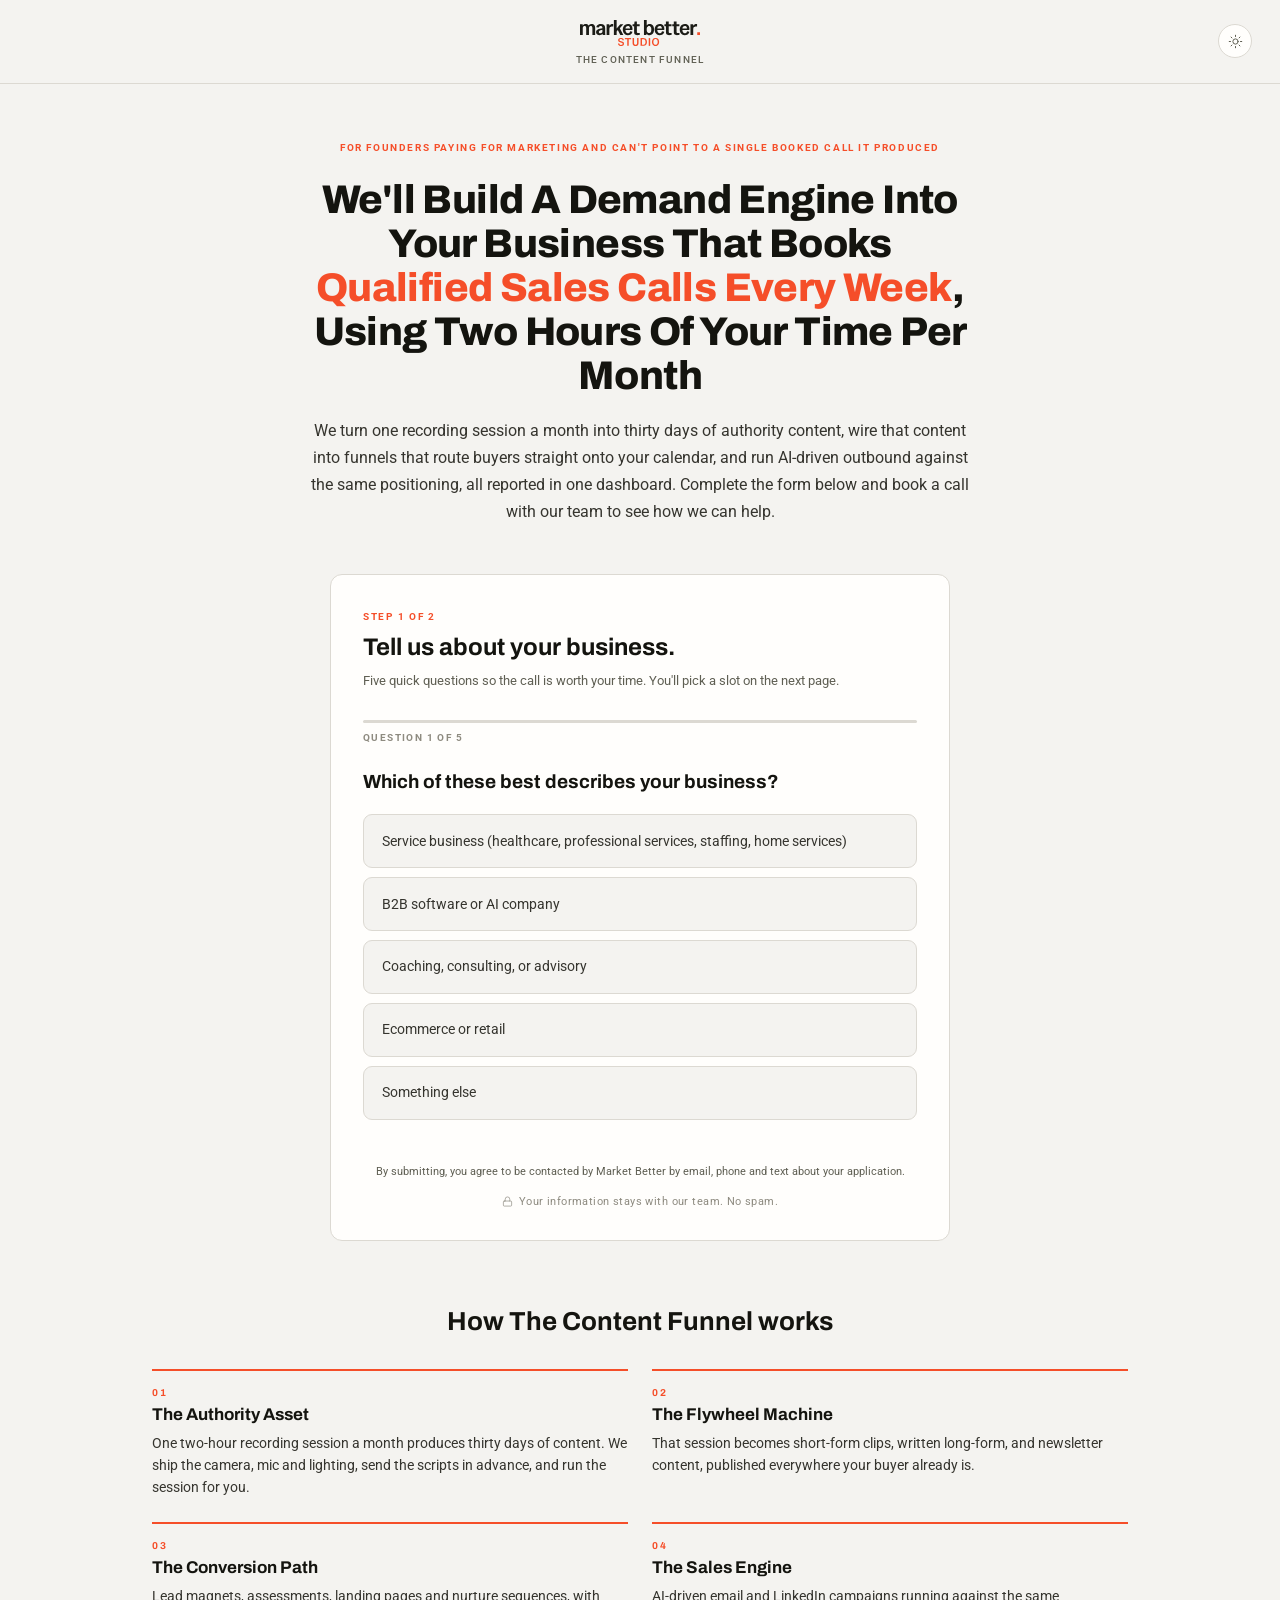
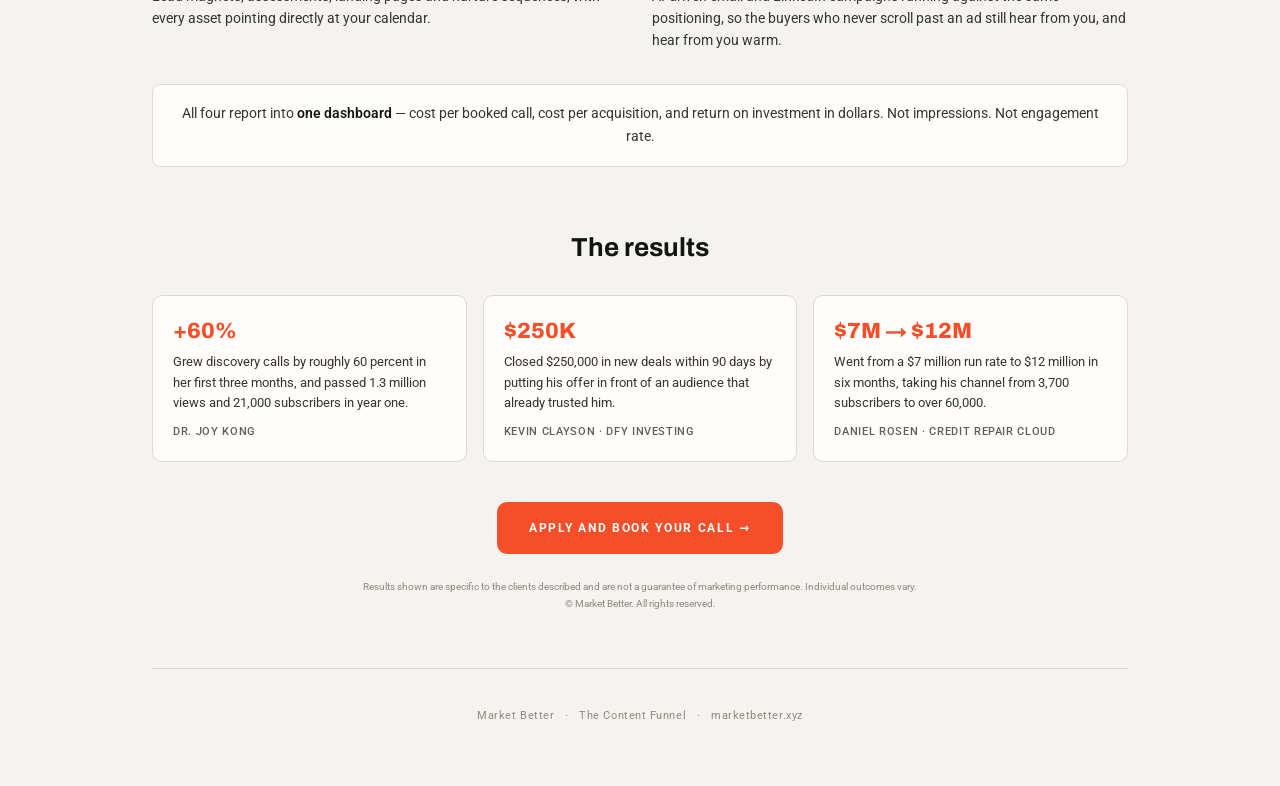
==== references/MB_Application.html @ 95950e2b "Show one application question at a time Turns the application into a stepped form: the five qualifyi" ====
<!DOCTYPE html>
<html lang="en">
<head>
  <meta charset="UTF-8" />
  <meta name="viewport" content="width=device-width, initial-scale=1.0" />
  <title>Own Your Lead Flow, Stop Renting It — Market Better</title>
  <meta name="description" content="We'll build a demand engine into your business that books qualified sales calls every week, using two hours of your time per month." />
  <link rel="preconnect" href="https://fonts.googleapis.com" />
  <link rel="preconnect" href="https://fonts.gstatic.com" crossorigin />
  <link href="https://fonts.googleapis.com/css2?family=Archivo:wght@400;500;600;700;800&family=Roboto:wght@400;500;700&display=swap" rel="stylesheet" />
  <script>
    // Applied before first paint so the stored theme never flashes.
    (function () {
      try {
        var stored = localStorage.getItem('mbs_theme');
        if (stored === 'dark' || stored === 'light') {
          document.documentElement.setAttribute('data-theme', stored);
        }
      } catch (e) {}
    })();
  </script>
  <link rel="stylesheet" href="mb-funnel.css" />
  <style>
    .hero { text-align: center; padding-bottom: 0.5rem; }
    .hero .subheadline { margin-left: auto; margin-right: auto; }

    .headline { font-size: 40px; }

    .app-card { max-width: 620px; margin: 0 auto; }

    /* ── The four steps ── */
    .steps {
      display: grid;
      grid-template-columns: repeat(2, 1fr);
      gap: 1.5rem;
      margin-top: 1rem;
    }

    .step {
      border-top: 2px solid var(--accent);
      padding-top: 1rem;
    }

    .step-num {
      font-family: 'Archivo', sans-serif;
      font-size: 10px;
      font-weight: 700;
      letter-spacing: 0.16em;
      color: var(--accent);
      margin-bottom: 0.4rem;
    }

    .step-name {
      font-family: 'Archivo', sans-serif;
      font-size: 17px;
      font-weight: 700;
      color: var(--ink);
      margin-bottom: 0.5rem;
    }

    .step-body {
      font-size: 13.5px;
      line-height: 1.65;
      color: var(--ink-soft);
    }

    .dashboard-note {
      margin-top: 2rem;
      padding: 1.1rem 1.25rem;
      border: 0.5px solid var(--border);
      border-radius: 8px;
      background: var(--card);
      font-size: 13.5px;
      line-height: 1.7;
      color: var(--ink-soft);
      text-align: center;
    }

    .dashboard-note strong { color: var(--ink); font-weight: 600; }

    .block { margin-top: 4rem; }
    .block-heading {
      font-family: 'Archivo', sans-serif;
      font-size: 26px;
      font-weight: 700;
      color: var(--ink);
      text-align: center;
      margin-bottom: 2rem;
      line-height: 1.25;
    }

    /* ── Proof ── */
    .proof {
      display: grid;
      grid-template-columns: repeat(3, 1fr);
      gap: 1rem;
    }

    .proof-item {
      background: var(--card);
      border: 0.5px solid var(--border);
      border-radius: 10px;
      padding: 1.4rem 1.25rem;
    }

    .proof-stat {
      font-family: 'Archivo', sans-serif;
      font-size: 22px;
      font-weight: 800;
      color: var(--accent);
      line-height: 1.15;
      margin-bottom: 0.5rem;
    }

    .proof-body {
      font-size: 13px;
      line-height: 1.6;
      color: var(--ink-soft);
      margin-bottom: 0.7rem;
    }

    .proof-name {
      font-size: 11px;
      font-weight: 500;
      letter-spacing: 0.06em;
      text-transform: uppercase;
      color: var(--ink-muted);
    }

    .closing-cta {
      text-align: center;
      margin-top: 2.5rem;
    }

    .closing-cta a {
      display: inline-flex;
      align-items: center;
      gap: 10px;
      height: 52px;
      padding: 0 2rem;
      background: var(--accent);
      color: #fffefc;
      border-radius: 10px;
      text-decoration: none;
      font-size: 12px;
      font-weight: 700;
      letter-spacing: 0.14em;
      text-transform: uppercase;
      transition: background 0.15s;
    }

    .closing-cta a:hover { background: var(--accent-dark); }

    /* ── Stepped form ──
       One question per screen. Steps are all in the DOM and toggled with a
       class, so nothing re-renders and the browser keeps every answer. */
    .step-meter { margin-bottom: 1.6rem; }

    .step-meter-bar {
      height: 3px;
      background: var(--border);
      border-radius: 2px;
      overflow: hidden;
    }

    .step-meter-bar span {
      display: block;
      height: 100%;
      width: 0;
      background: var(--accent);
      border-radius: 2px;
      transition: width 0.28s ease;
    }

    .step-meter-label {
      margin-top: 0.6rem;
      font-size: 10px;
      font-weight: 700;
      letter-spacing: 0.14em;
      text-transform: uppercase;
      color: var(--ink-faint);
    }

    .q-step { display: none; border: none; padding: 0; margin: 0; }
    .q-step.active { display: block; }

    .step-question {
      font-family: 'Archivo', sans-serif;
      font-size: 19px;
      font-weight: 700;
      color: var(--ink);
      line-height: 1.35;
      margin-bottom: 1.25rem;
      padding: 0;
    }

    .opt { display: block; margin-bottom: 0.6rem; cursor: pointer; }

    /* The radio stays in the accessibility tree and keeps keyboard support;
       the visible control is the span next to it. */
    .opt input {
      position: absolute;
      opacity: 0;
      width: 0;
      height: 0;
    }

    .opt span {
      display: block;
      padding: 0.95rem 1.1rem;
      border: 0.5px solid var(--border);
      border-radius: 9px;
      background: var(--page);
      font-size: 14px;
      line-height: 1.5;
      color: var(--ink-soft);
      transition: border-color 0.15s, background 0.15s, color 0.15s;
    }

    .opt:hover span { border-color: var(--accent); color: var(--ink); }

    .opt input:focus-visible + span {
      border-color: var(--accent);
      box-shadow: 0 0 0 3px var(--accent-soft);
    }

    .opt input:checked + span {
      border-color: var(--accent);
      background: var(--card);
      color: var(--ink);
      font-weight: 500;
    }

    .step-nav {
      display: flex;
      align-items: center;
      gap: 0.75rem;
      margin-top: 1.35rem;
    }

    .step-nav .cta-btn { margin-top: 0; flex: 1; }

    .back-btn {
      height: 52px;
      padding: 0 1.15rem;
      border: 0.5px solid var(--border);
      border-radius: 10px;
      background: transparent;
      color: var(--ink-muted);
      font-family: 'Roboto', sans-serif;
      font-size: 11px;
      font-weight: 600;
      letter-spacing: 0.1em;
      text-transform: uppercase;
      cursor: pointer;
      transition: border-color 0.15s, color 0.15s;
    }

    .back-btn:hover { border-color: var(--accent); color: var(--accent); }

    /* ── Success state ── */
    .app-success { display: none; text-align: center; padding: 1rem 0; }
    .app-success.visible { display: block; }

    .app-success-icon {
      width: 48px;
      height: 48px;
      margin: 0 auto 1.15rem;
      border-radius: 50%;
      border: 1.5px solid var(--accent);
      display: flex;
      align-items: center;
      justify-content: center;
    }

    .app-success-icon svg {
      width: 22px;
      height: 22px;
      stroke: var(--accent);
      stroke-width: 2;
      fill: none;
      stroke-linecap: round;
      stroke-linejoin: round;
    }

    .app-success-text {
      font-family: 'Archivo', sans-serif;
      font-size: 20px;
      font-weight: 700;
      color: var(--ink);
      line-height: 1.4;
      margin-bottom: 0.5rem;
    }

    .app-success-sub {
      font-size: 13px;
      color: var(--ink-muted);
      line-height: 1.6;
    }

    @media (max-width: 860px) {
      .headline { font-size: 32px; }
      .steps { grid-template-columns: 1fr; }
      .proof { grid-template-columns: 1fr; }
    }

    @media (max-width: 540px) {
      .headline { font-size: 26px; }
      .block-heading { font-size: 21px; }
      .block { margin-top: 3rem; }
    }
  </style>
</head>
<body>

  <!-- PageView fallback for visitors with JavaScript off. The pixel itself is
       loaded by mb-funnel.js; only this one event can work without scripting. -->
  <noscript><img height="1" width="1" style="display:none" alt=""
    src="https://www.facebook.com/tr?id=2111555462783713&amp;ev=PageView&amp;noscript=1" /></noscript>

  <nav class="nav">
    <span class="nav-logo">
      <img class="logo-light" src="mb-studio-logo.svg" alt="Market Better" />
      <img class="logo-dark" src="mb-studio-logo-dark.svg" alt="" aria-hidden="true" />
    </span>
    <span class="nav-tag">The Content Funnel</span>
    <button class="theme-toggle" id="theme-toggle" type="button" aria-label="Switch to dark theme">
      <svg class="icon-sun" viewBox="0 0 24 24"><circle cx="12" cy="12" r="4.2"/><path d="M12 2v2M12 20v2M4.9 4.9l1.4 1.4M17.7 17.7l1.4 1.4M2 12h2M20 12h2M4.9 19.1l1.4-1.4M17.7 6.3l1.4-1.4"/></svg>
      <svg class="icon-moon" viewBox="0 0 24 24"><path d="M20 14.5A8.2 8.2 0 0 1 9.5 4a8.3 8.3 0 1 0 10.5 10.5z"/></svg>
    </button>
  </nav>

  <div class="page-wrap">

    <!-- ── Hero ── -->
    <header class="hero narrow">
      <p class="eyebrow">For Founders Paying For Marketing And Can't Point To A Single Booked Call It Produced</p>

      <h1 class="headline">
        We'll Build A Demand Engine Into Your Business That Books <em>Qualified Sales Calls Every Week</em>, Using Two Hours Of Your Time Per Month
      </h1>

      <p class="subheadline">
        We turn one recording session a month into thirty days of authority content, wire that content into funnels that route buyers straight onto your calendar, and run AI-driven outbound against the same positioning, all reported in one dashboard. Complete the form below and book a call with our team to see how we can help.
      </p>
    </header>

    <!-- ── Application ── -->
    <div class="app-card" id="application">
      <div class="form-card">

        <p class="form-eyebrow">Step 1 of 2</p>
        <h2 class="form-title">Tell us about your business.</h2>
        <p class="form-subtitle">Five quick questions so the call is worth your time. You'll pick a slot on the next page.</p>

        <form id="application-form" novalidate>

          <div class="step-meter">
            <div class="step-meter-bar"><span id="progress-fill"></span></div>
            <p class="step-meter-label" id="step-label">Question 1 of 5</p>
          </div>

          <fieldset class="q-step" data-name="business_type">
            <legend class="step-question">Which of these best describes your business?</legend>
            <label class="opt"><input type="radio" name="business_type" value="Service business (healthcare, professional services, staffing, home services)" /><span>Service business (healthcare, professional services, staffing, home services)</span></label>
            <label class="opt"><input type="radio" name="business_type" value="B2B software or AI company" /><span>B2B software or AI company</span></label>
            <label class="opt"><input type="radio" name="business_type" value="Coaching, consulting, or advisory" /><span>Coaching, consulting, or advisory</span></label>
            <label class="opt"><input type="radio" name="business_type" value="Ecommerce or retail" /><span>Ecommerce or retail</span></label>
            <label class="opt"><input type="radio" name="business_type" value="Something else" /><span>Something else</span></label>
          </fieldset>

          <fieldset class="q-step" data-name="annual_revenue">
            <legend class="step-question">What is your company's current annual revenue?</legend>
            <label class="opt"><input type="radio" name="annual_revenue" value="Under $1M/year" /><span>Under $1M/year</span></label>
            <label class="opt"><input type="radio" name="annual_revenue" value="$1M to $3M/year" /><span>$1M to $3M/year</span></label>
            <label class="opt"><input type="radio" name="annual_revenue" value="$3M to $10M/year" /><span>$3M to $10M/year</span></label>
            <label class="opt"><input type="radio" name="annual_revenue" value="$10M to $25M/year" /><span>$10M to $25M/year</span></label>
            <label class="opt"><input type="radio" name="annual_revenue" value="$25M+/year" /><span>$25M+/year</span></label>
          </fieldset>

          <fieldset class="q-step" data-name="average_contract_value">
            <legend class="step-question">What is the average value of a new client or contract for you?</legend>
            <label class="opt"><input type="radio" name="average_contract_value" value="Under $5,000" /><span>Under $5,000</span></label>
            <label class="opt"><input type="radio" name="average_contract_value" value="$5,000 to $15,000" /><span>$5,000 to $15,000</span></label>
            <label class="opt"><input type="radio" name="average_contract_value" value="$15,000 to $25,000" /><span>$15,000 to $25,000</span></label>
            <label class="opt"><input type="radio" name="average_contract_value" value="$25,000 to $50,000" /><span>$25,000 to $50,000</span></label>
            <label class="opt"><input type="radio" name="average_contract_value" value="$50,000+" /><span>$50,000+</span></label>
          </fieldset>

          <fieldset class="q-step" data-name="primary_lead_source">
            <legend class="step-question">What is generating most of your new business right now?</legend>
            <label class="opt"><input type="radio" name="primary_lead_source" value="Paid ads" /><span>Paid ads</span></label>
            <label class="opt"><input type="radio" name="primary_lead_source" value="Outbound (email, LinkedIn, SDRs)" /><span>Outbound (email, LinkedIn, SDRs)</span></label>
            <label class="opt"><input type="radio" name="primary_lead_source" value="Referrals and word of mouth" /><span>Referrals and word of mouth</span></label>
            <label class="opt"><input type="radio" name="primary_lead_source" value="We pay an agency for content and social" /><span>We pay an agency for content and social</span></label>
            <label class="opt"><input type="radio" name="primary_lead_source" value="Nothing consistent" /><span>Nothing consistent</span></label>
          </fieldset>

          <fieldset class="q-step" data-name="on_camera_willingness">
            <legend class="step-question">Are you or a leader at your company willing to be on camera for two hours per month?</legend>
            <label class="opt"><input type="radio" name="on_camera_willingness" value="Yes, I'm ready to be the face of this" /><span>Yes, I'm ready to be the face of this</span></label>
            <label class="opt"><input type="radio" name="on_camera_willingness" value="Yes, but it would be someone else on our leadership team" /><span>Yes, but it would be someone else on our leadership team</span></label>
            <label class="opt"><input type="radio" name="on_camera_willingness" value="I'd need to understand it better first" /><span>I'd need to understand it better first</span></label>
            <label class="opt"><input type="radio" name="on_camera_willingness" value="No" /><span>No</span></label>
          </fieldset>
          <div class="q-step" data-name="contact">
            <p class="step-question">Last step &mdash; where should we send the details?</p>

            <div class="form-grid">
              <div class="form-row">
                <label class="form-label" for="first-name">First name</label>
                <input class="form-input" type="text" id="first-name" name="first_name" placeholder="Your first name" autocomplete="given-name" />
                <p class="field-error" id="first-name-error">Please enter your first name.</p>
              </div>
              <div class="form-row">
                <label class="form-label" for="last-name">Last name</label>
                <input class="form-input" type="text" id="last-name" name="last_name" placeholder="Your last name" autocomplete="family-name" />
                <p class="field-error" id="last-name-error">Please enter your last name.</p>
              </div>
            </div>

            <div class="form-row">
              <label class="form-label" for="email">Work email address</label>
              <input class="form-input" type="email" id="email" name="email" placeholder="you@company.com" autocomplete="email" />
              <p class="field-error" id="email-error">Please enter a valid email address.</p>
            </div>

            <div class="form-row">
              <label class="form-label" for="phone">Phone number</label>
              <input class="form-input" type="tel" id="phone" name="phone" placeholder="(555) 123-4567" autocomplete="tel" />
              <p class="field-error" id="phone-error">Please enter a valid phone number.</p>
            </div>
          </div>

          <div class="step-nav">
            <button class="back-btn" type="button" id="back-btn" hidden>&larr; Back</button>
            <button class="cta-btn" type="submit" id="application-submit" hidden>
              Continue to booking
              &rarr;
            </button>
          </div>

          <p class="consent-note">By submitting, you agree to be contacted by Market Better by email, phone and text about your application.</p>

          <p class="form-status-error" id="application-error">Something went wrong. Please try again in a moment.</p>

          <p class="trust-line">
            <svg viewBox="0 0 24 24"><rect x="3" y="11" width="18" height="11" rx="2"/><path d="M7 11V7a5 5 0 0 1 10 0v4"/></svg>
            Your information stays with our team. No spam.
          </p>
        </form>

        <div class="app-success" id="application-success" role="status">
          <div class="app-success-icon">
            <svg viewBox="0 0 24 24"><path d="M20 6L9 17l-5-5"/></svg>
          </div>
          <p class="app-success-text">Application received.</p>
          <p class="app-success-sub">Taking you to the calendar…</p>
        </div>

      </div>
    </div>

    <!-- ── How it works ── -->
    <section class="block">
      <h2 class="block-heading">How The Content Funnel works</h2>

      <div class="steps">
        <div class="step">
          <p class="step-num">01</p>
          <p class="step-name">The Authority Asset</p>
          <p class="step-body">One two-hour recording session a month produces thirty days of content. We ship the camera, mic and lighting, send the scripts in advance, and run the session for you.</p>
        </div>
        <div class="step">
          <p class="step-num">02</p>
          <p class="step-name">The Flywheel Machine</p>
          <p class="step-body">That session becomes short-form clips, written long-form, and newsletter content, published everywhere your buyer already is.</p>
        </div>
        <div class="step">
          <p class="step-num">03</p>
          <p class="step-name">The Conversion Path</p>
          <p class="step-body">Lead magnets, assessments, landing pages and nurture sequences, with every asset pointing directly at your calendar.</p>
        </div>
        <div class="step">
          <p class="step-num">04</p>
          <p class="step-name">The Sales Engine</p>
          <p class="step-body">AI-driven email and LinkedIn campaigns running against the same positioning, so the buyers who never scroll past an ad still hear from you, and hear from you warm.</p>
        </div>
      </div>

      <p class="dashboard-note">
        All four report into <strong>one dashboard</strong> — cost per booked call, cost per acquisition, and return on investment in dollars. Not impressions. Not engagement rate.
      </p>
    </section>

    <!-- ── Proof ── -->
    <section class="block">
      <h2 class="block-heading">The results</h2>

      <div class="proof">
        <div class="proof-item">
          <p class="proof-stat">+60%</p>
          <p class="proof-body">Grew discovery calls by roughly 60 percent in her first three months, and passed 1.3 million views and 21,000 subscribers in year one.</p>
          <p class="proof-name">Dr. Joy Kong</p>
        </div>
        <div class="proof-item">
          <p class="proof-stat">$250K</p>
          <p class="proof-body">Closed $250,000 in new deals within 90 days by putting his offer in front of an audience that already trusted him.</p>
          <p class="proof-name">Kevin Clayson &middot; DFY Investing</p>
        </div>
        <div class="proof-item">
          <p class="proof-stat">$7M &rarr; $12M</p>
          <p class="proof-body">Went from a $7 million run rate to $12 million in six months, taking his channel from 3,700 subscribers to over 60,000.</p>
          <p class="proof-name">Daniel Rosen &middot; Credit Repair Cloud</p>
        </div>
      </div>

      <div class="closing-cta">
        <a href="#application">Apply and book your call &rarr;</a>
      </div>
    </section>

    <p class="disclaimer">
      Results shown are specific to the clients described and are not a guarantee of marketing performance. Individual outcomes vary.<br />
      &copy; Market Better. All rights reserved.
    </p>

    <footer class="page-footer">
      Market Better &nbsp;&nbsp;·&nbsp;&nbsp; The Content Funnel &nbsp;&nbsp;·&nbsp;&nbsp; marketbetter.xyz
    </footer>

  </div>

  <script src="mb-funnel.js"></script>
  <script>
    (function () {
      var form = document.getElementById('application-form');
      var steps = Array.prototype.slice.call(form.querySelectorAll('.q-step'));
      var meterFill = document.getElementById('progress-fill');
      var meterLabel = document.getElementById('step-label');
      var backBtn = document.getElementById('back-btn');
      var submitBtn = document.getElementById('application-submit');
      var errorBox = document.getElementById('application-error');
      var successBox = document.getElementById('application-success');
      var card = form.closest('.form-card');

      var QUESTION_COUNT = steps.length - 1;   // the last step collects contact details
      var LAST = steps.length - 1;
      var current = 0;
      var submitting = false;

      var EMAIL_RE = /^[^\s@]+@[^\s@]+\.[^\s@]{2,}$/;

      // Deliberately loose: the funnel takes international traffic and GHL
      // normalises the number on its side. Only obvious junk is rejected.
      function phoneOk(value) {
        return value.replace(/\D/g, '').length >= 7;
      }

      function el(id) { return document.getElementById(id); }

      function answer(name) {
        var picked = form.querySelector('input[name="' + name + '"]:checked');
        return picked ? picked.value : '';
      }

      /* ── step navigation ── */

      function render() {
        steps.forEach(function (step, i) {
          step.classList.toggle('active', i === current);
        });

        var onContact = current === LAST;

        meterFill.style.width = Math.round((current / LAST) * 100) + '%';
        meterLabel.textContent = onContact
          ? 'Your details'
          : 'Question ' + (current + 1) + ' of ' + QUESTION_COUNT;

        backBtn.hidden = current === 0;
        submitBtn.hidden = !onContact;

        // Focus the first control of the step so keyboard and screen-reader
        // users land on the question rather than back at the top of the page.
        var first = steps[current].querySelector('input');
        if (first && current > 0) first.focus({ preventScroll: true });
      }

      function goTo(index) {
        current = Math.max(0, Math.min(LAST, index));
        render();

        // Keep the card in view: on a phone the answered option can otherwise
        // leave the next question below the fold.
        var top = card.getBoundingClientRect().top + window.pageYOffset - 80;
        if (window.pageYOffset > top) window.scrollTo({ top: top, behavior: 'smooth' });
      }

      // Choosing an option is the answer and the "next" in one tap. The short
      // delay lets the selected state paint so the choice is visibly registered.
      form.addEventListener('change', function (event) {
        if (event.target.type !== 'radio') return;
        if (current >= LAST) return;
        setTimeout(function () { goTo(current + 1); }, 220);
      });

      backBtn.addEventListener('click', function () { goTo(current - 1); });

      /* ── contact validation ── */

      function setFieldError(input, hasError) {
        input.classList.toggle('invalid', hasError);
        var errorEl = el(input.id + '-error');
        if (errorEl) errorEl.classList.toggle('visible', hasError);
      }

      function validateContact() {
        var first = el('first-name');
        var last = el('last-name');
        var email = el('email');
        var phone = el('phone');

        var bad = {
          first: !first.value.trim(),
          last: !last.value.trim(),
          email: !EMAIL_RE.test(email.value.trim()),
          phone: !phoneOk(phone.value.trim())
        };

        setFieldError(first, bad.first);
        setFieldError(last, bad.last);
        setFieldError(email, bad.email);
        setFieldError(phone, bad.phone);

        return !(bad.first || bad.last || bad.email || bad.phone);
      }

      ['first-name', 'last-name', 'email', 'phone'].forEach(function (id) {
        el(id).addEventListener('input', function () { setFieldError(el(id), false); });
      });

      /* ── submit ── */

      form.addEventListener('submit', function (event) {
        event.preventDefault();
        if (submitting) return;

        // A radio step cannot be skipped, but a stale session or an autofill
        // quirk could still leave one blank. Jump back to the first gap.
        for (var i = 0; i < LAST; i++) {
          if (!answer(steps[i].dataset.name)) { goTo(i); return; }
        }

        if (!validateContact()) {
          var firstInvalid = form.querySelector('.invalid');
          if (firstInvalid) firstInvalid.focus();
          return;
        }

        submitting = true;
        submitBtn.disabled = true;
        submitBtn.textContent = 'Sending…';
        errorBox.classList.remove('visible');

        var lead = {
          first_name: el('first-name').value.trim(),
          last_name: el('last-name').value.trim(),
          email: el('email').value.trim(),
          phone: el('phone').value.trim(),
          business_type: answer('business_type'),
          annual_revenue: answer('annual_revenue'),
          average_contract_value: answer('average_contract_value'),
          primary_lead_source: answer('primary_lead_source'),
          on_camera_willingness: answer('on_camera_willingness')
        };

        var payload = MBFunnel.buildPayload(Object.assign({}, lead, {
          event_type: 'application_submitted',
          form_name: 'MBCF - Application - The Content Funnel',
          consent: true,
          consent_type: 'Email, phone and SMS'
        }));

        MBFunnel.post(MBFunnel.WEBHOOKS.application, payload)
          .then(function () {
            MBFunnel.saveLead(lead);
            // SubmitApplication fires on the booking page, per the campaign
            // checklist — landing there is what proves the application went in.
            form.style.display = 'none';
            successBox.classList.add('visible');
            setTimeout(function () { window.location.href = 'MB_Booking.html'; }, 900);
          })
          .catch(function (err) {
            console.error('[application] webhook failed:', err);
            errorBox.classList.add('visible');
            submitting = false;
            submitBtn.disabled = false;
            submitBtn.innerHTML = 'Continue to booking &rarr;';
          });
      });

      render();
    })();
  </script>

</body>
</html>
---- references/mb-funnel.css ----
/* Market Better — The Content Funnel
   Shared design system for the three application-funnel pages.
   Light is the default; dark is opt-in via [data-theme="dark"] on <html>. */

*, *::before, *::after { box-sizing: border-box; margin: 0; padding: 0; }

/* The `hidden` attribute is only `display: none` in the UA stylesheet, so any
   author rule that sets `display` silently outranks it — .cta-btn's flex did
   exactly that and kept the submit button on screen through every step. */
[hidden] { display: none !important; }

/* ── Light (default) ── */
:root {
  --page:        #f4f3f0;
  --page-alt:    #eceae5;
  --card:        #fffefc;
  --accent:      #f54e29;
  --accent-dark: #d63d1c;
  --accent-soft: #f9a893;
  --structure:   #2c2c28;
  --on-structure:#f4f3f0;
  --ink:         #14140f;
  --ink-soft:    #35342e;
  --ink-muted:   #5f5f53;
  --ink-faint:   #8e8b80;
  --border:      #dcd9d2;
  --danger:      #b3381a;
}

/* ── Dark ── */
:root[data-theme="dark"] {
  --page:        #14140f;
  --page-alt:    #1d1d18;
  --card:        #1d1d18;
  --accent:      #ff6440;
  --accent-dark: #f54e29;
  --accent-soft: #7a3928;
  --structure:   #f2ede4;
  --on-structure:#14140f;
  --ink:         #f2ede4;
  --ink-soft:    #d8d2c6;
  --ink-muted:   #a29c8e;
  --ink-faint:   #7a7568;
  --border:      #34342d;
  --danger:      #ff8566;
}

body {
  font-family: 'Roboto', system-ui, sans-serif;
  background: var(--page);
  color: var(--ink);
  min-height: 100vh;
  -webkit-font-smoothing: antialiased;
  transition: background 0.2s ease, color 0.2s ease;
}

/* ── Nav ── */
.nav {
  position: relative;
  display: flex;
  flex-direction: column;
  align-items: center;
  justify-content: center;
  gap: 8px;
  padding: 1.25rem 3rem 1.1rem;
  background: var(--page);
  border-bottom: 0.5px solid var(--border);
}

.nav-logo { display: flex; align-items: center; }

.nav-logo img {
  height: 26px;
  width: auto;
}

/* Exactly one logo variant is visible per theme. Keep `display` out of the
   rules above, or their higher specificity wins and both variants render. */
.logo-light { display: block; }
.logo-dark  { display: none; }
:root[data-theme="dark"] .logo-light { display: none; }
:root[data-theme="dark"] .logo-dark  { display: block; }

.nav-tag {
  font-size: 10px;
  font-weight: 500;
  letter-spacing: 0.12em;
  text-transform: uppercase;
  color: var(--ink-muted);
}

/* ── Theme toggle ── */
.theme-toggle {
  position: absolute;
  right: 1.75rem;
  top: 50%;
  transform: translateY(-50%);
  width: 34px;
  height: 34px;
  border-radius: 50%;
  border: 0.5px solid var(--border);
  background: var(--card);
  color: var(--ink-muted);
  cursor: pointer;
  display: flex;
  align-items: center;
  justify-content: center;
  transition: border-color 0.15s, color 0.15s, background 0.15s;
}

.theme-toggle:hover { border-color: var(--accent); color: var(--accent); }

.theme-toggle svg {
  width: 15px;
  height: 15px;
  stroke: currentColor;
  stroke-width: 1.6;
  fill: none;
  stroke-linecap: round;
  stroke-linejoin: round;
}

.icon-moon { display: none; }
:root[data-theme="dark"] .icon-sun  { display: none; }
:root[data-theme="dark"] .icon-moon { display: block; }

/* ── Layout ── */
.page-wrap {
  max-width: 1040px;
  margin: 0 auto;
  padding: 3.5rem 2rem 4rem;
}

.narrow { max-width: 660px; margin-left: auto; margin-right: auto; }

/* ── Hero type ── */
.eyebrow {
  font-size: 10px;
  font-weight: 700;
  letter-spacing: 0.16em;
  text-transform: uppercase;
  color: var(--accent);
  line-height: 1.6;
  margin-bottom: 1.4rem;
}

.headline {
  font-family: 'Archivo', sans-serif;
  font-size: 46px;
  font-weight: 800;
  line-height: 1.1;
  letter-spacing: -0.015em;
  color: var(--ink);
  margin-bottom: 1.25rem;
}

.headline em { font-style: normal; color: var(--accent); }

.subheadline {
  font-size: 15.5px;
  line-height: 1.75;
  color: var(--ink-soft);
  margin-bottom: 2.5rem;
}

.section-label {
  font-size: 9.5px;
  font-weight: 700;
  letter-spacing: 0.15em;
  text-transform: uppercase;
  color: var(--accent);
  margin-bottom: 1.1rem;
}

/* ── Credential bar ── */
.credential-bar {
  display: grid;
  grid-template-columns: repeat(3, 1fr);
  border: 0.5px solid var(--border);
  border-radius: 8px;
  overflow: hidden;
  background: var(--card);
}

.cred-item {
  padding: 0.95rem 1.1rem;
  border-right: 0.5px solid var(--border);
}

.cred-item:last-child { border-right: none; }

.cred-label {
  display: block;
  font-size: 9px;
  font-weight: 700;
  letter-spacing: 0.14em;
  text-transform: uppercase;
  color: var(--accent);
  margin-bottom: 4px;
}

.cred-value {
  display: block;
  font-family: 'Archivo', sans-serif;
  font-size: 13.5px;
  font-weight: 600;
  color: var(--ink-soft);
  line-height: 1.4;
}

/* ── Card ── */
.form-card {
  background: var(--card);
  border-radius: 12px;
  padding: 2.25rem 2rem 2rem;
  border: 0.5px solid var(--border);
}

.form-eyebrow {
  font-size: 9.5px;
  font-weight: 700;
  letter-spacing: 0.18em;
  text-transform: uppercase;
  color: var(--accent);
  margin-bottom: 0.6rem;
}

.form-title {
  font-family: 'Archivo', sans-serif;
  font-size: 24px;
  font-weight: 700;
  color: var(--ink);
  margin-bottom: 0.5rem;
  line-height: 1.25;
}

.form-subtitle {
  font-size: 13px;
  color: var(--ink-muted);
  margin-bottom: 1.75rem;
  line-height: 1.65;
}

/* ── Form controls ── */
.form-label {
  display: block;
  font-size: 11px;
  font-weight: 500;
  letter-spacing: 0.07em;
  text-transform: uppercase;
  color: var(--ink-muted);
  margin-bottom: 6px;
}

.form-row { margin-bottom: 1.15rem; }

.form-grid {
  display: grid;
  grid-template-columns: 1fr 1fr;
  gap: 0 1rem;
}

.form-input {
  width: 100%;
  height: 46px;
  border: 0.5px solid var(--border);
  border-radius: 8px;
  padding: 0 1rem;
  font-size: 14px;
  font-family: 'Roboto', sans-serif;
  background: var(--page);
  color: var(--ink);
  outline: none;
  transition: border-color 0.15s, background 0.15s;
}

.form-input:focus { border-color: var(--accent); background: var(--card); }
.form-input::placeholder { color: var(--ink-faint); }
.form-input.invalid { border-color: var(--danger); }

/* Native select arrows differ per platform, so the control is reset and the
   chevron is drawn by .select-wrap::after, which can follow the theme. */
.select-wrap { position: relative; }

.select-wrap::after {
  content: '';
  position: absolute;
  right: 1rem;
  top: 50%;
  width: 8px;
  height: 8px;
  margin-top: -6px;
  border-right: 1.5px solid var(--ink-muted);
  border-bottom: 1.5px solid var(--ink-muted);
  transform: rotate(45deg);
  pointer-events: none;
}

select.form-input {
  appearance: none;
  -webkit-appearance: none;
  padding-right: 2.5rem;
  cursor: pointer;
}

select.form-input:invalid,
select.form-input option[value=""] { color: var(--ink-faint); }

.cta-btn {
  width: 100%;
  height: 52px;
  background: var(--accent);
  color: #fffefc;
  border: none;
  border-radius: 10px;
  font-family: 'Roboto', sans-serif;
  font-size: 12px;
  font-weight: 700;
  letter-spacing: 0.14em;
  text-transform: uppercase;
  cursor: pointer;
  display: flex;
  align-items: center;
  justify-content: center;
  gap: 10px;
  transition: background 0.15s, transform 0.1s;
  margin-top: 0.5rem;
}

.cta-btn:hover  { background: var(--accent-dark); }
.cta-btn:active { transform: scale(0.99); }

.cta-btn:disabled {
  background: var(--accent-soft);
  cursor: default;
  transform: none;
}

.field-error {
  display: none;
  font-size: 11px;
  color: var(--danger);
  margin-top: 5px;
  line-height: 1.4;
}

.field-error.visible { display: block; }

.consent-note {
  font-size: 10.5px;
  color: var(--ink-muted);
  line-height: 1.6;
  margin-top: 0.85rem;
  text-align: center;
}

.form-status-error {
  display: none;
  font-size: 12px;
  color: var(--danger);
  line-height: 1.55;
  margin-top: 1rem;
  text-align: center;
}

.form-status-error.visible { display: block; }

.trust-line {
  display: flex;
  align-items: center;
  justify-content: center;
  gap: 6px;
  font-size: 10.5px;
  color: var(--ink-faint);
  margin-top: 0.85rem;
  letter-spacing: 0.04em;
}

.trust-line svg {
  width: 11px;
  height: 11px;
  stroke: var(--ink-faint);
  stroke-width: 1.5;
  fill: none;
  stroke-linecap: round;
  stroke-linejoin: round;
}

.disclaimer {
  margin-top: 1.5rem;
  font-size: 10px;
  color: var(--ink-faint);
  line-height: 1.7;
  text-align: center;
}

/* ── Footer ── */
.page-footer {
  text-align: center;
  padding: 2.5rem 0 0;
  font-size: 11px;
  color: var(--ink-faint);
  letter-spacing: 0.05em;
  border-top: 0.5px solid var(--border);
  margin-top: 3.5rem;
}

/* ── Responsive ── */
@media (max-width: 860px) {
  .headline { font-size: 36px; }
  .nav { padding: 1rem 1.5rem; }
  .theme-toggle { right: 1rem; }
}

@media (max-width: 540px) {
  .headline { font-size: 29px; }
  .page-wrap { padding: 2.25rem 1.25rem 3rem; }
  .form-card { padding: 1.75rem 1.25rem 1.5rem; }
  .form-grid { grid-template-columns: 1fr; }
  .credential-bar { grid-template-columns: 1fr; }
  .cred-item { border-right: none; border-bottom: 0.5px solid var(--border); }
  .cred-item:last-child { border-bottom: none; }
  .nav-logo img { height: 22px; }
  .theme-toggle { right: 0.75rem; width: 30px; height: 30px; }
}
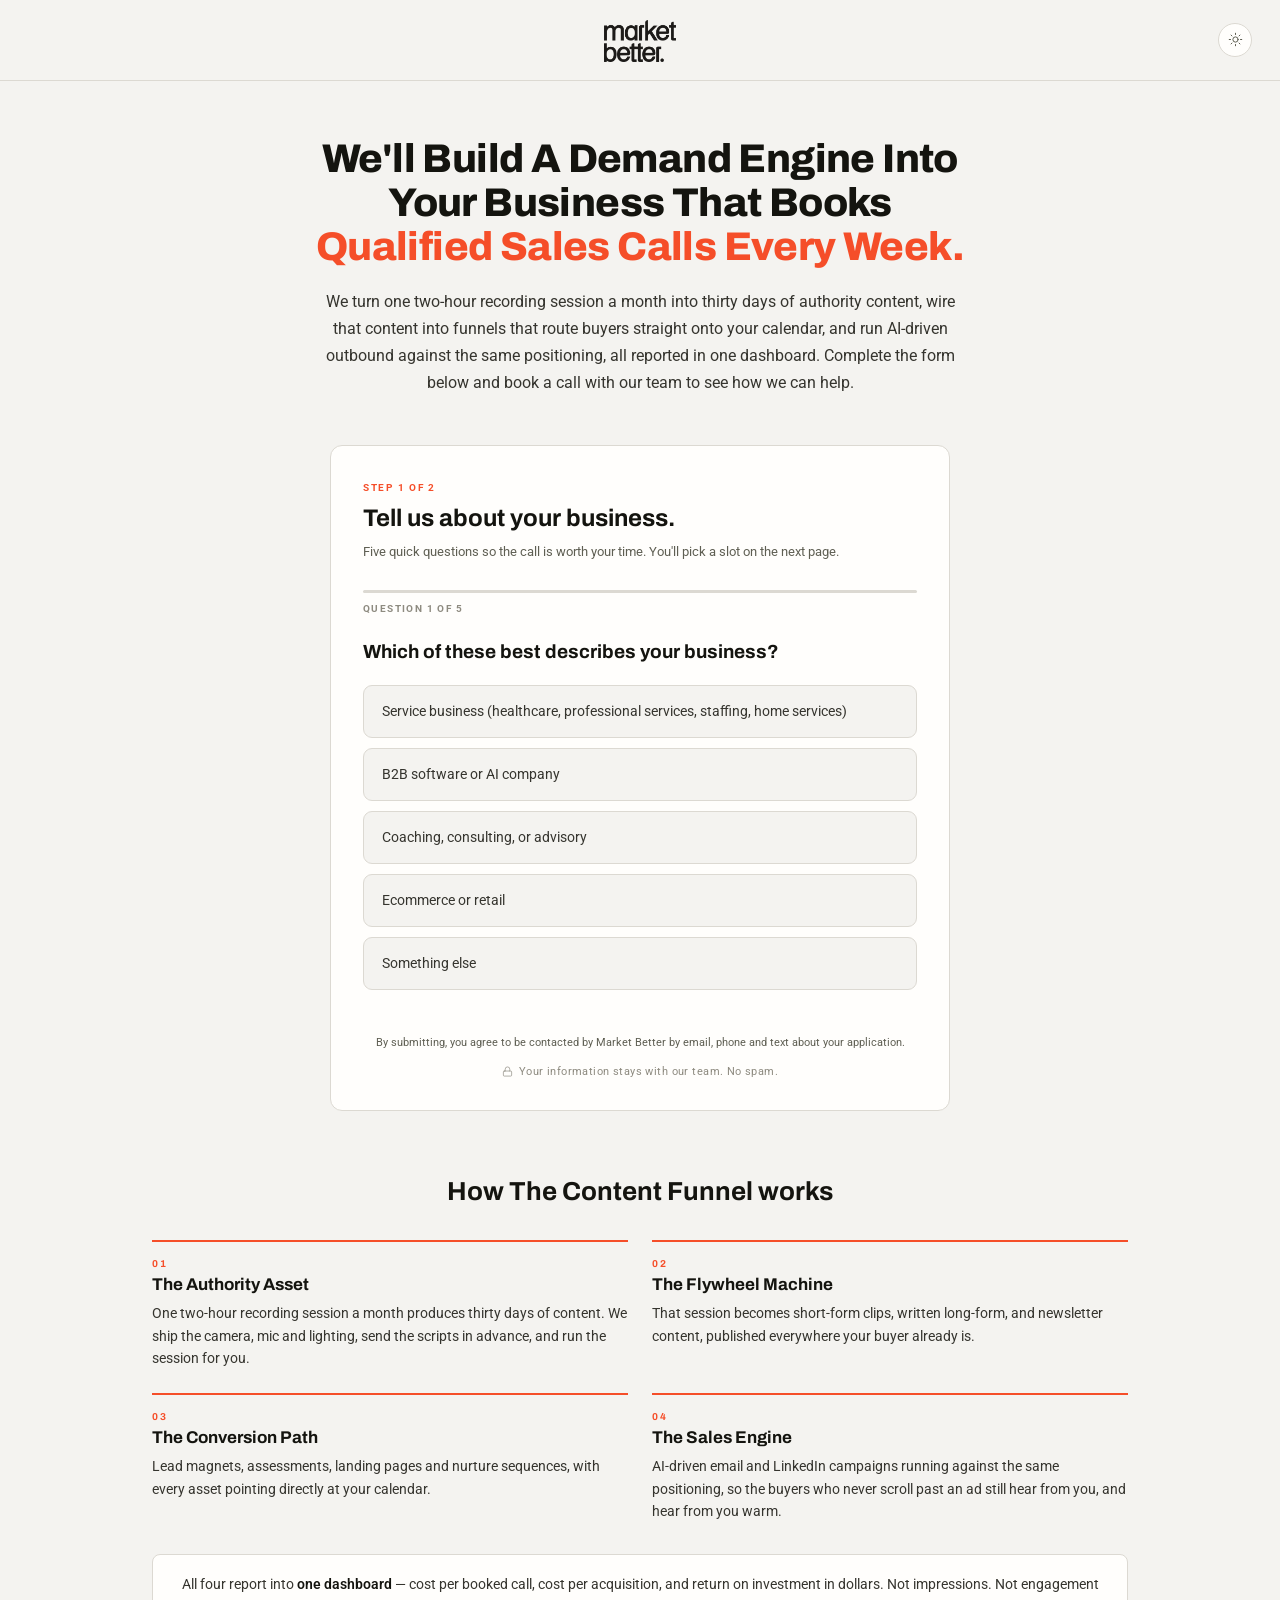
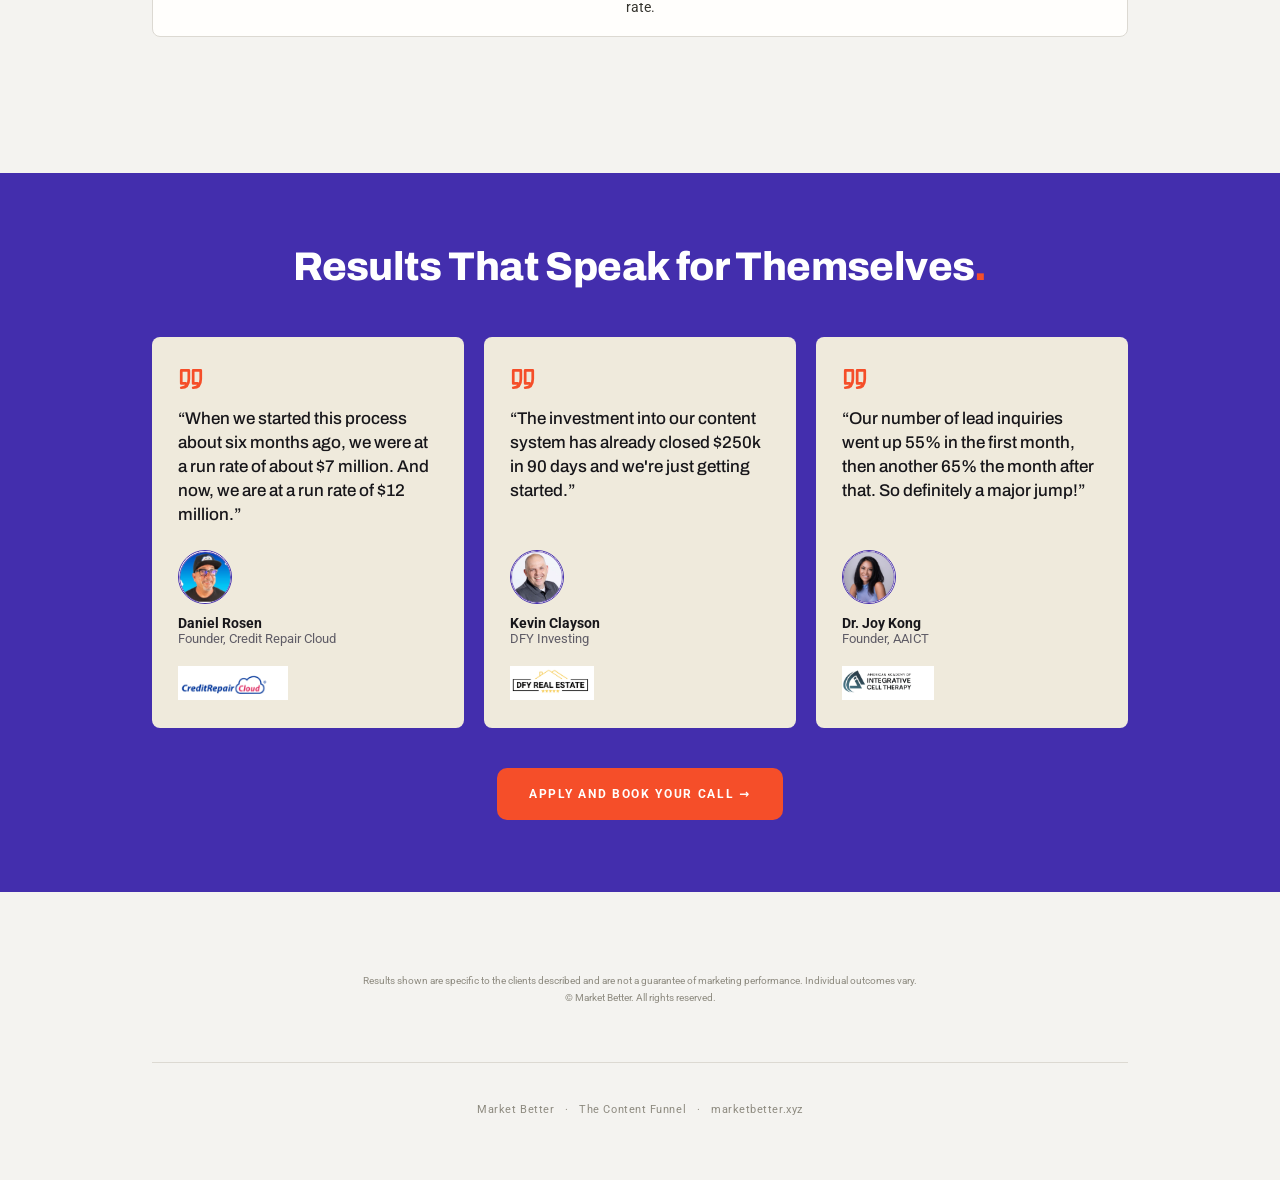
==== commit 91ddca08: "Apply Mike's review: Market Better branding and real testimonials From the Loom walkthrough:  - Mark" ====
--- a/references/MB_Application.html
+++ b/references/MB_Application.html
@@ -89,43 +89,10 @@
       line-height: 1.25;
     }
 
-    /* ── Proof ── */
-    .proof {
-      display: grid;
-      grid-template-columns: repeat(3, 1fr);
-      gap: 1rem;
-    }
-
-    .proof-item {
-      background: var(--card);
-      border: 0.5px solid var(--border);
-      border-radius: 10px;
-      padding: 1.4rem 1.25rem;
-    }
-
-    .proof-stat {
-      font-family: 'Archivo', sans-serif;
-      font-size: 22px;
-      font-weight: 800;
-      color: var(--accent);
-      line-height: 1.15;
-      margin-bottom: 0.5rem;
-    }
-
-    .proof-body {
-      font-size: 13px;
-      line-height: 1.6;
-      color: var(--ink-soft);
-      margin-bottom: 0.7rem;
-    }
-
-    .proof-name {
-      font-size: 11px;
-      font-weight: 500;
-      letter-spacing: 0.06em;
-      text-transform: uppercase;
-      color: var(--ink-muted);
-    }
+
+
+
+
 
     .closing-cta {
       text-align: center;
@@ -301,7 +268,6 @@
     @media (max-width: 860px) {
       .headline { font-size: 32px; }
       .steps { grid-template-columns: 1fr; }
-      .proof { grid-template-columns: 1fr; }
     }
 
     @media (max-width: 540px) {
@@ -320,10 +286,9 @@
 
   <nav class="nav">
     <span class="nav-logo">
-      <img class="logo-light" src="mb-studio-logo.svg" alt="Market Better" />
-      <img class="logo-dark" src="mb-studio-logo-dark.svg" alt="" aria-hidden="true" />
+      <img class="logo-light" src="mb-logo.png" alt="Market Better" />
+      <img class="logo-dark" src="mb-logo-dark.png" alt="" aria-hidden="true" />
     </span>
-    <span class="nav-tag">The Content Funnel</span>
     <button class="theme-toggle" id="theme-toggle" type="button" aria-label="Switch to dark theme">
       <svg class="icon-sun" viewBox="0 0 24 24"><circle cx="12" cy="12" r="4.2"/><path d="M12 2v2M12 20v2M4.9 4.9l1.4 1.4M17.7 17.7l1.4 1.4M2 12h2M20 12h2M4.9 19.1l1.4-1.4M17.7 6.3l1.4-1.4"/></svg>
       <svg class="icon-moon" viewBox="0 0 24 24"><path d="M20 14.5A8.2 8.2 0 0 1 9.5 4a8.3 8.3 0 1 0 10.5 10.5z"/></svg>
@@ -334,14 +299,12 @@
 
     <!-- ── Hero ── -->
     <header class="hero narrow">
-      <p class="eyebrow">For Founders Paying For Marketing And Can't Point To A Single Booked Call It Produced</p>
-
       <h1 class="headline">
-        We'll Build A Demand Engine Into Your Business That Books <em>Qualified Sales Calls Every Week</em>, Using Two Hours Of Your Time Per Month
+        We'll Build A Demand Engine Into Your Business That Books <em>Qualified Sales Calls Every Week.</em>
       </h1>
 
       <p class="subheadline">
-        We turn one recording session a month into thirty days of authority content, wire that content into funnels that route buyers straight onto your calendar, and run AI-driven outbound against the same positioning, all reported in one dashboard. Complete the form below and book a call with our team to see how we can help.
+        We turn one two-hour recording session a month into thirty days of authority content, wire that content into funnels that route buyers straight onto your calendar, and run AI-driven outbound against the same positioning, all reported in one dashboard. Complete the form below and book a call with our team to see how we can help.
       </p>
     </header>
 
@@ -494,31 +457,46 @@
     </section>
 
     <!-- ── Proof ── -->
-    <section class="block">
-      <h2 class="block-heading">The results</h2>
-
-      <div class="proof">
-        <div class="proof-item">
-          <p class="proof-stat">+60%</p>
-          <p class="proof-body">Grew discovery calls by roughly 60 percent in her first three months, and passed 1.3 million views and 21,000 subscribers in year one.</p>
-          <p class="proof-name">Dr. Joy Kong</p>
-        </div>
-        <div class="proof-item">
-          <p class="proof-stat">$250K</p>
-          <p class="proof-body">Closed $250,000 in new deals within 90 days by putting his offer in front of an audience that already trusted him.</p>
-          <p class="proof-name">Kevin Clayson &middot; DFY Investing</p>
-        </div>
-        <div class="proof-item">
-          <p class="proof-stat">$7M &rarr; $12M</p>
-          <p class="proof-body">Went from a $7 million run rate to $12 million in six months, taking his channel from 3,700 subscribers to over 60,000.</p>
-          <p class="proof-name">Daniel Rosen &middot; Credit Repair Cloud</p>
-        </div>
+  </div>
+
+  <section class="band">
+    <div class="band-inner">
+      <h2 class="band-heading">Results That Speak for Themselves<span>.</span></h2>
+
+      <div class="quotes">
+      <article class="quote-card">
+        <svg class="quote-mark" viewBox="0 0 24 24" aria-hidden="true"><path d="M3 21c3 0 7-1 7-8V5H3v12h4"/><path d="M14 21c3 0 7-1 7-8V5h-7v12h4"/></svg>
+        <p class="quote-text">&ldquo;When we started this process about six months ago, we were at a run rate of about $7 million. And now, we are at a run rate of $12 million.&rdquo;</p>
+        <img class="quote-avatar" src="assets/daniel-rosen.png" alt="Daniel Rosen" loading="lazy" width="54" height="54" />
+        <p class="quote-name">Daniel Rosen</p>
+        <p class="quote-title">Founder, Credit Repair Cloud</p>
+        <img class="quote-logo" src="assets/creditrepair-cloud.png" alt="Credit Repair Cloud" loading="lazy" />
+      </article>
+      <article class="quote-card">
+        <svg class="quote-mark" viewBox="0 0 24 24" aria-hidden="true"><path d="M3 21c3 0 7-1 7-8V5H3v12h4"/><path d="M14 21c3 0 7-1 7-8V5h-7v12h4"/></svg>
+        <p class="quote-text">&ldquo;The investment into our content system has already closed $250k in 90 days and we're just getting started.&rdquo;</p>
+        <img class="quote-avatar" src="assets/kevin-clayson.png" alt="Kevin Clayson" loading="lazy" width="54" height="54" />
+        <p class="quote-name">Kevin Clayson</p>
+        <p class="quote-title">DFY Investing</p>
+        <img class="quote-logo" src="assets/dfy-real-estate.png" alt="DFY Real Estate" loading="lazy" />
+      </article>
+      <article class="quote-card">
+        <svg class="quote-mark" viewBox="0 0 24 24" aria-hidden="true"><path d="M3 21c3 0 7-1 7-8V5H3v12h4"/><path d="M14 21c3 0 7-1 7-8V5h-7v12h4"/></svg>
+        <p class="quote-text">&ldquo;Our number of lead inquiries went up 55% in the first month, then another 65% the month after that. So definitely a major jump!&rdquo;</p>
+        <img class="quote-avatar" src="assets/joy-kong.png" alt="Dr. Joy Kong" loading="lazy" width="54" height="54" />
+        <p class="quote-name">Dr. Joy Kong</p>
+        <p class="quote-title">Founder, AAICT</p>
+        <img class="quote-logo" src="assets/aaict.png" alt="American Academy of Integrative Cell Therapy" loading="lazy" />
+      </article>
       </div>
 
       <div class="closing-cta">
         <a href="#application">Apply and book your call &rarr;</a>
       </div>
-    </section>
+    </div>
+  </section>
+
+  <div class="page-wrap">
 
     <p class="disclaimer">
       Results shown are specific to the clients described and are not a guarantee of marketing performance. Individual outcomes vary.<br />
--- a/references/mb-funnel.css
+++ b/references/mb-funnel.css
@@ -17,8 +17,16 @@
   --accent:      #f54e29;
   --accent-dark: #d63d1c;
   --accent-soft: #f9a893;
-  --structure:   #2c2c28;
-  --on-structure:#f4f3f0;
+  /* Market Better's structural colour, from the brand theme's
+     --primary: hsl(250 58% 43%). */
+  --structure:   #432ead;
+  --on-structure:#ffffff;
+  /* The testimonial band keeps the same purple and cream in both themes:
+     it is a printed-looking panel, not a surface that follows the page. */
+  --band:        #432ead;
+  --band-card:   #efeadc;
+  --band-ink:    #17161a;
+  --band-muted:  #5f5c66;
   --ink:         #14140f;
   --ink-soft:    #35342e;
   --ink-muted:   #5f5f53;
@@ -35,8 +43,12 @@
   --accent:      #ff6440;
   --accent-dark: #f54e29;
   --accent-soft: #7a3928;
-  --structure:   #f2ede4;
+  --structure:   #8f78e8;
   --on-structure:#14140f;
+  --band:        #2e2078;
+  --band-card:   #efeadc;
+  --band-ink:    #17161a;
+  --band-muted:  #5f5c66;
   --ink:         #f2ede4;
   --ink-soft:    #d8d2c6;
   --ink-muted:   #a29c8e;
@@ -69,8 +81,10 @@
 
 .nav-logo { display: flex; align-items: center; }
 
+/* The wordmark is stacked ("market" over "better."), so it needs roughly
+   twice the height a single-line lockup would to stay readable. */
 .nav-logo img {
-  height: 26px;
+  height: 42px;
   width: auto;
 }
 
@@ -394,6 +408,113 @@
   text-align: center;
 }
 
+/* ── Testimonial band ──
+   Lifted from the Market Better brand theme: purple panel, cream cards,
+   the heading's full stop in the accent colour. Full-bleed, so it breaks
+   out of .page-wrap's max width. */
+.band {
+  background: var(--band);
+  color: #fff;
+  padding: 4.5rem 0;
+  margin-top: 4.5rem;
+}
+
+.band-inner {
+  max-width: 1040px;
+  margin: 0 auto;
+  padding: 0 2rem;
+}
+
+.band-heading {
+  font-family: 'Archivo', sans-serif;
+  font-size: 40px;
+  font-weight: 800;
+  line-height: 1.1;
+  letter-spacing: -0.015em;
+  text-align: center;
+  margin-bottom: 3rem;
+}
+
+.band-heading span { color: var(--accent); }
+
+.quotes {
+  display: grid;
+  grid-template-columns: repeat(3, 1fr);
+  gap: 1.25rem;
+  align-items: stretch;
+}
+
+.quote-card {
+  display: flex;
+  flex-direction: column;
+  background: var(--band-card);
+  color: var(--band-ink);
+  border-radius: 8px;
+  padding: 1.75rem 1.6rem;
+}
+
+.quote-mark {
+  width: 26px;
+  height: 26px;
+  margin-bottom: 1rem;
+  stroke: var(--accent);
+  stroke-width: 2.5;
+  fill: none;
+  stroke-linecap: round;
+  stroke-linejoin: round;
+  flex-shrink: 0;
+}
+
+.quote-text {
+  font-family: 'Archivo', sans-serif;
+  font-size: 17px;
+  font-weight: 500;
+  line-height: 1.4;
+  margin-bottom: 1.5rem;
+  flex: 1;
+}
+
+.quote-avatar {
+  width: 54px;
+  height: 54px;
+  border-radius: 50%;
+  border: 1px solid var(--band);
+  object-fit: cover;
+  display: block;
+  margin-bottom: 0.7rem;
+}
+
+.quote-name {
+  font-size: 14px;
+  font-weight: 700;
+  color: var(--band-ink);
+}
+
+.quote-title {
+  font-size: 12.5px;
+  color: var(--band-muted);
+  margin-bottom: 1.25rem;
+}
+
+.quote-logo {
+  margin-top: auto;
+  height: 34px;
+  max-width: 155px;
+  object-fit: contain;
+  object-position: left;
+}
+
+@media (max-width: 860px) {
+  .band-heading { font-size: 30px; }
+  .quotes { grid-template-columns: 1fr; }
+}
+
+@media (max-width: 540px) {
+  .band { padding: 3rem 0; margin-top: 3rem; }
+  .band-inner { padding: 0 1.25rem; }
+  .band-heading { font-size: 25px; margin-bottom: 2rem; }
+}
+
 /* ── Footer ── */
 .page-footer {
   text-align: center;
@@ -420,6 +541,6 @@
   .credential-bar { grid-template-columns: 1fr; }
   .cred-item { border-right: none; border-bottom: 0.5px solid var(--border); }
   .cred-item:last-child { border-bottom: none; }
-  .nav-logo img { height: 22px; }
+  .nav-logo img { height: 34px; }
   .theme-toggle { right: 0.75rem; width: 30px; height: 30px; }
 }
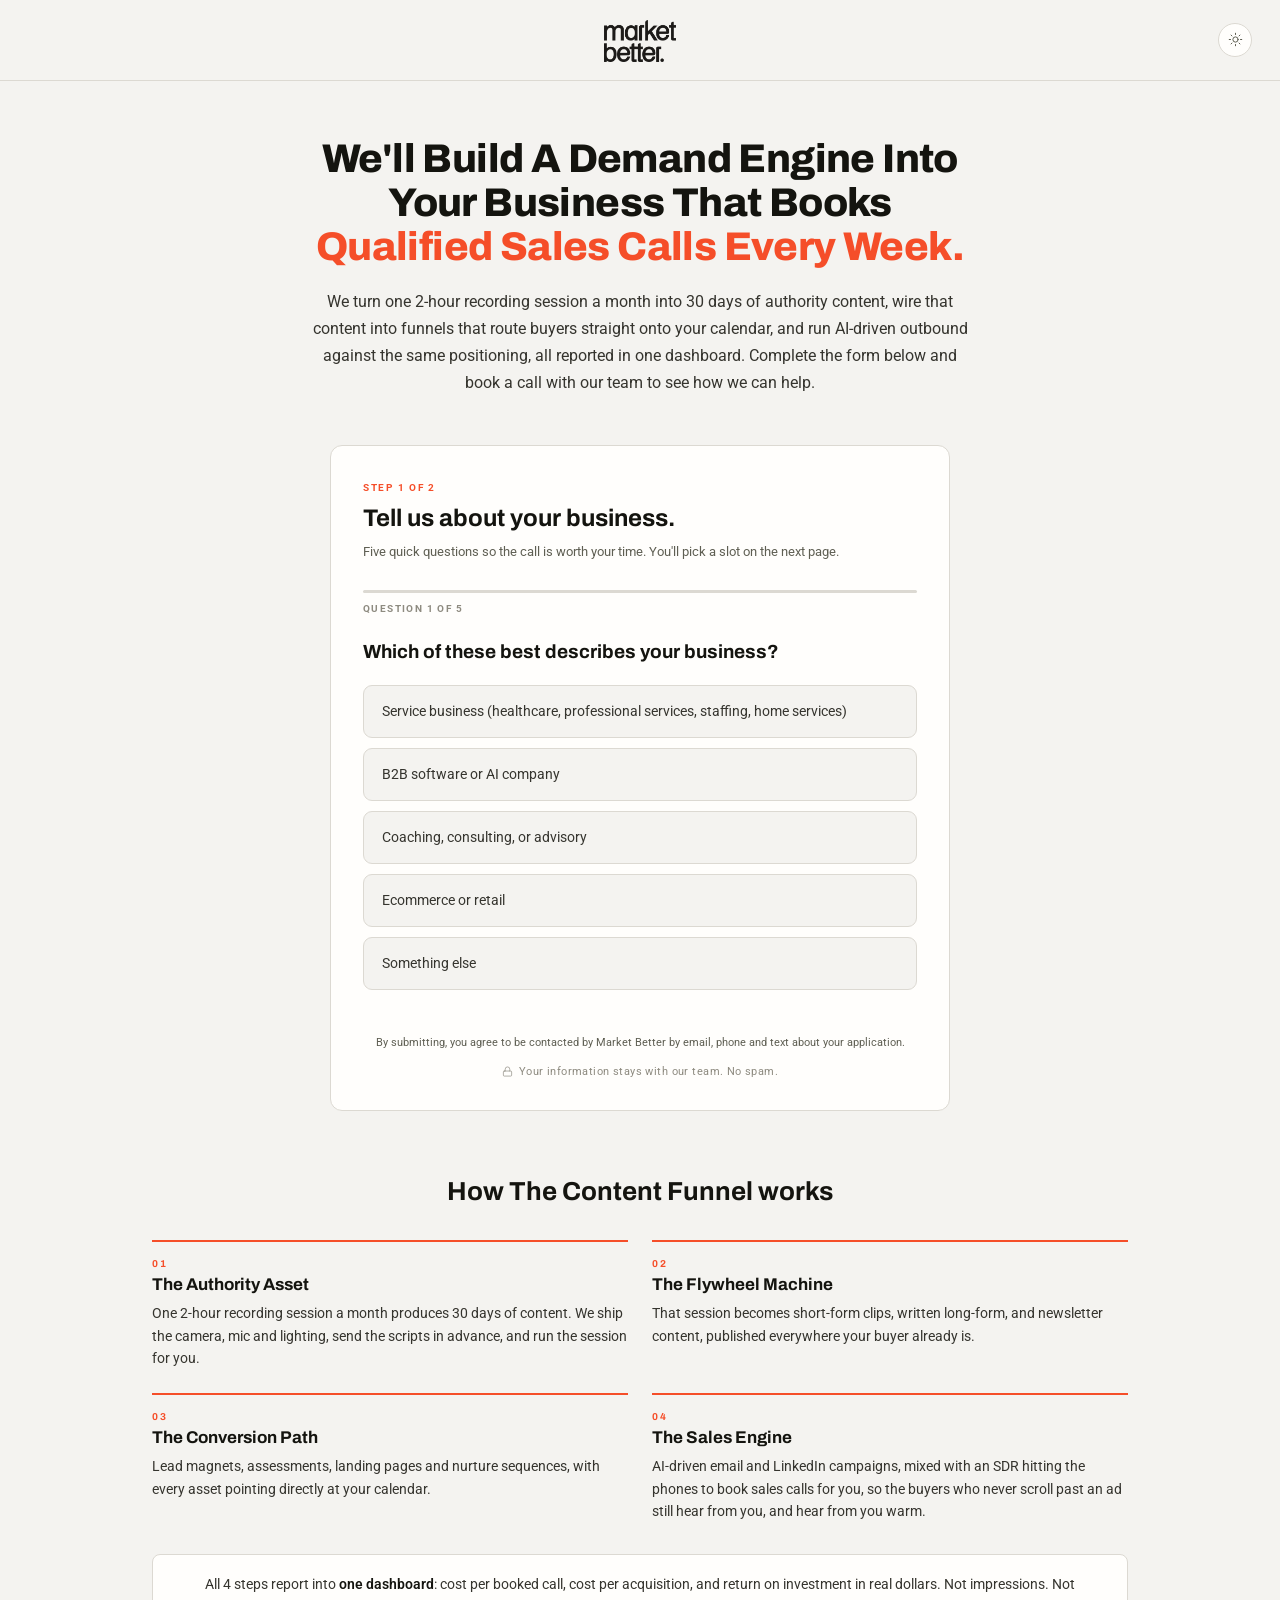
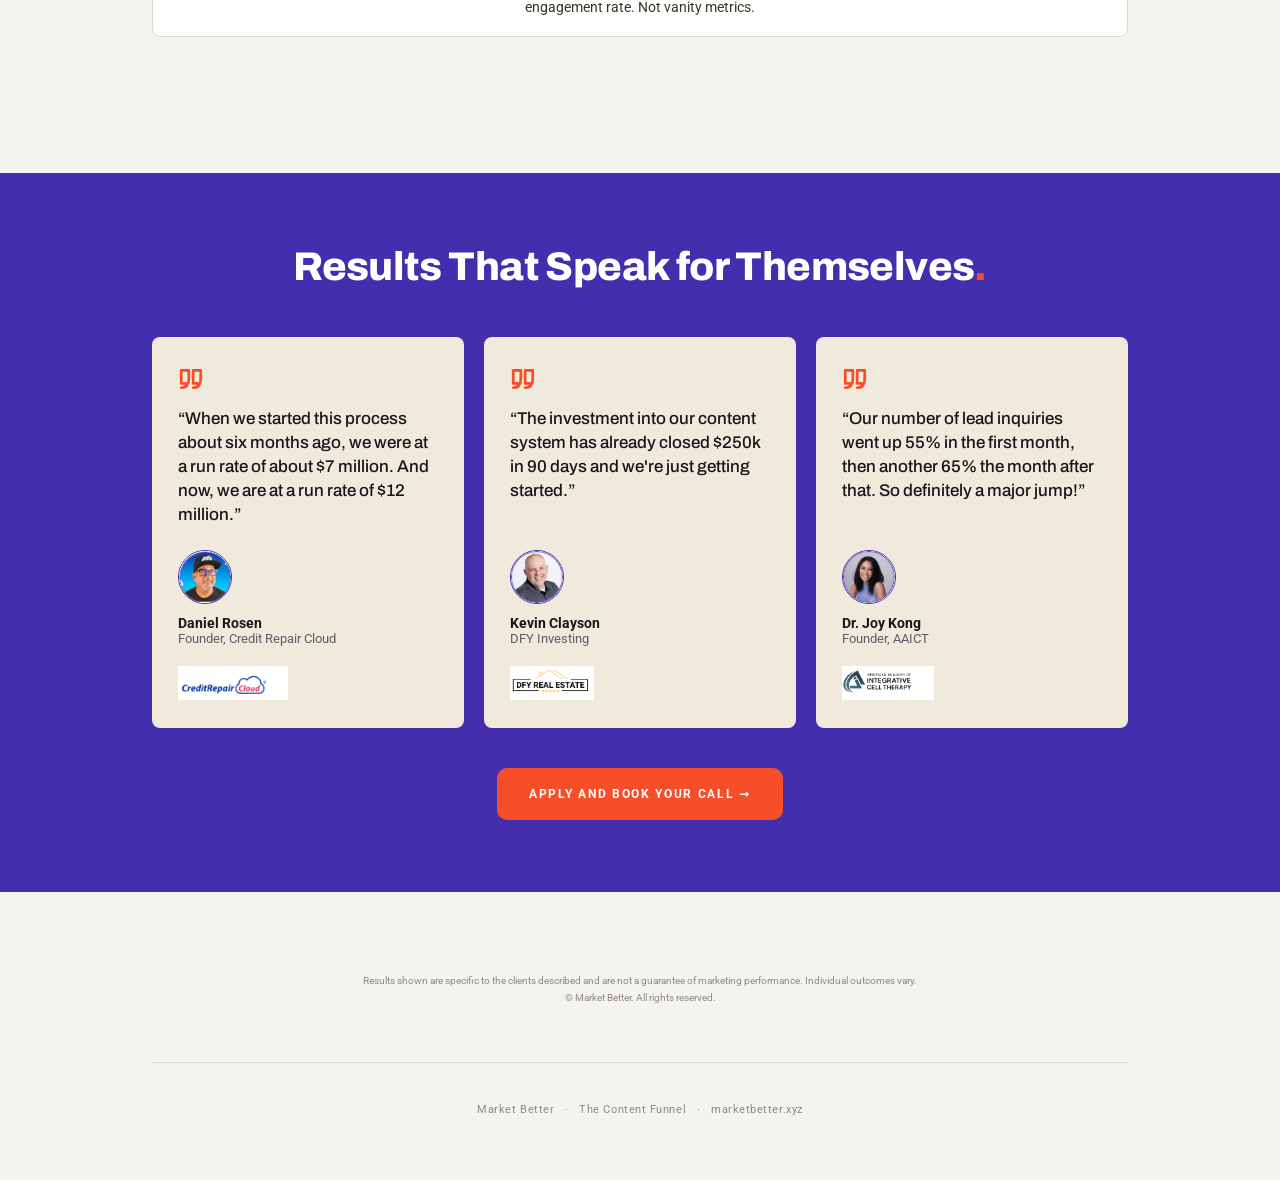
==== commit 88ae364c: "Apply Mike's copy pass to the hero and the four steps Numerals instead of words for the two figures " ====
--- a/references/MB_Application.html
+++ b/references/MB_Application.html
@@ -5,6 +5,11 @@
   <meta name="viewport" content="width=device-width, initial-scale=1.0" />
   <title>Own Your Lead Flow, Stop Renting It — Market Better</title>
   <meta name="description" content="We'll build a demand engine into your business that books qualified sales calls every week, using two hours of your time per month." />
+  <!-- Meta domain verification. Must stay static HTML inside <head>:
+       Meta fails the check if the tag is injected by JavaScript. -->
+  <meta name="facebook-domain-verification" content="c0y70bgkyt3mi63b49xvsokcacu5ox" />
+  <link rel="icon" href="favicon.ico" sizes="any" />
+  <link rel="apple-touch-icon" href="apple-touch-icon.png" />
   <link rel="preconnect" href="https://fonts.googleapis.com" />
   <link rel="preconnect" href="https://fonts.gstatic.com" crossorigin />
   <link href="https://fonts.googleapis.com/css2?family=Archivo:wght@400;500;600;700;800&family=Roboto:wght@400;500;700&display=swap" rel="stylesheet" />
@@ -304,7 +309,7 @@
       </h1>
 
       <p class="subheadline">
-        We turn one two-hour recording session a month into thirty days of authority content, wire that content into funnels that route buyers straight onto your calendar, and run AI-driven outbound against the same positioning, all reported in one dashboard. Complete the form below and book a call with our team to see how we can help.
+        We turn one 2-hour recording session a month into 30 days of authority content, wire that content into funnels that route buyers straight onto your calendar, and run AI-driven outbound against the same positioning, all reported in one dashboard. Complete the form below and book a call with our team to see how we can help.
       </p>
     </header>
 
@@ -432,7 +437,7 @@
         <div class="step">
           <p class="step-num">01</p>
           <p class="step-name">The Authority Asset</p>
-          <p class="step-body">One two-hour recording session a month produces thirty days of content. We ship the camera, mic and lighting, send the scripts in advance, and run the session for you.</p>
+          <p class="step-body">One 2-hour recording session a month produces 30 days of content. We ship the camera, mic and lighting, send the scripts in advance, and run the session for you.</p>
         </div>
         <div class="step">
           <p class="step-num">02</p>
@@ -447,12 +452,12 @@
         <div class="step">
           <p class="step-num">04</p>
           <p class="step-name">The Sales Engine</p>
-          <p class="step-body">AI-driven email and LinkedIn campaigns running against the same positioning, so the buyers who never scroll past an ad still hear from you, and hear from you warm.</p>
+          <p class="step-body">AI-driven email and LinkedIn campaigns, mixed with an SDR hitting the phones to book sales calls for you, so the buyers who never scroll past an ad still hear from you, and hear from you warm.</p>
         </div>
       </div>
 
       <p class="dashboard-note">
-        All four report into <strong>one dashboard</strong> — cost per booked call, cost per acquisition, and return on investment in dollars. Not impressions. Not engagement rate.
+        All 4 steps report into <strong>one dashboard</strong>: cost per booked call, cost per acquisition, and return on investment in real dollars. Not impressions. Not engagement rate. Not vanity metrics.
       </p>
     </section>
 
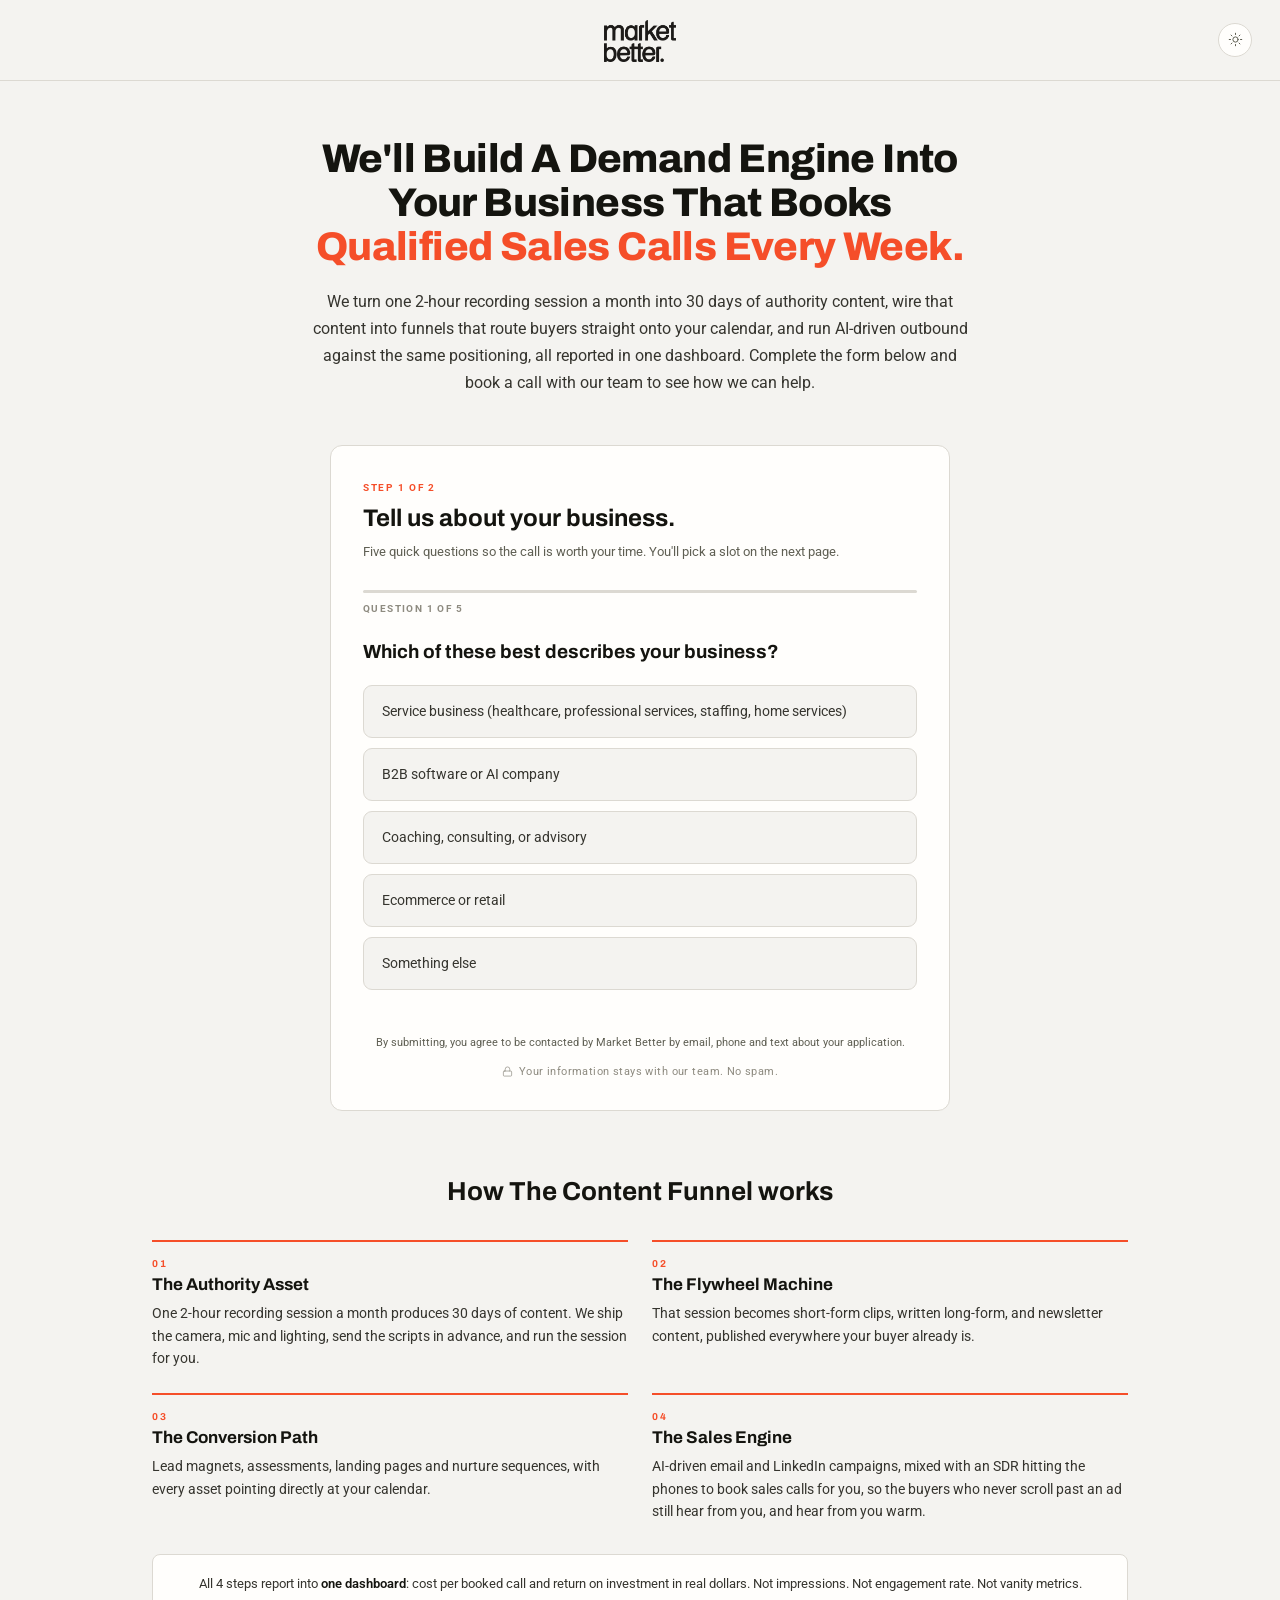
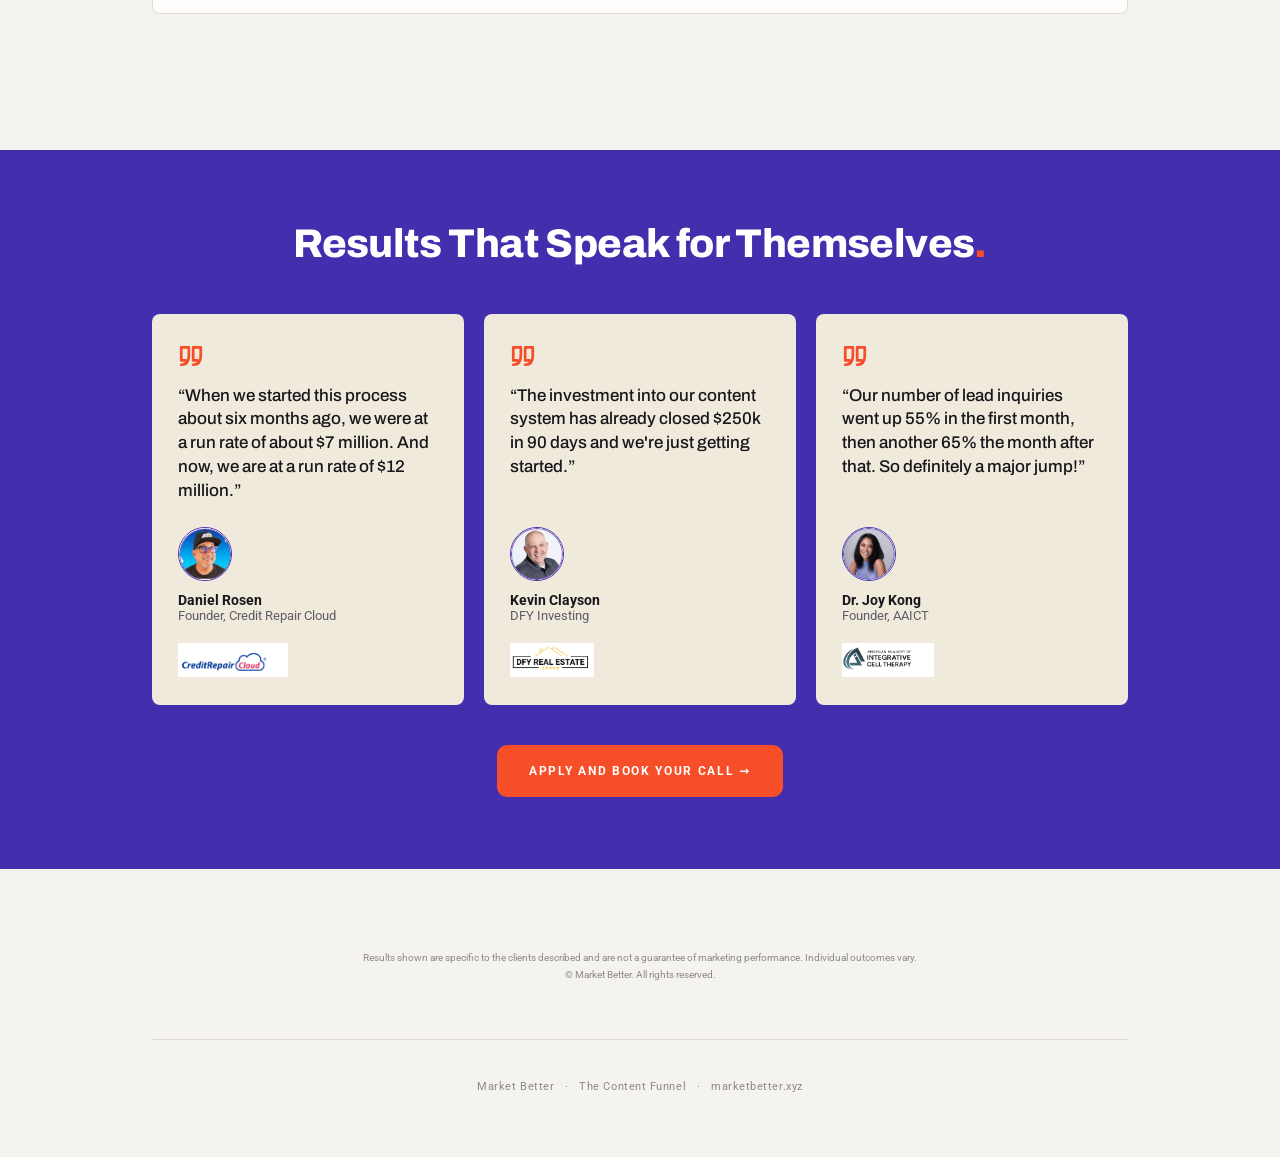
==== commit d5ac2606: "Fit the dashboard line onto one line Drops cost per acquisition from the sentence, per Mike, and siz" ====
--- a/references/MB_Application.html
+++ b/references/MB_Application.html
@@ -69,13 +69,18 @@
       color: var(--ink-soft);
     }
 
+    /* Sized to hold the whole sentence on one line at desktop width. The text
+       needs ~913px and the box gives 944px, so there is room for font
+       rendering to differ by machine. Lengthening the copy or growing the
+       type will push it onto a second line; it wraps rather than overflowing,
+       which is also what happens on narrow screens by design. */
     .dashboard-note {
       margin-top: 2rem;
-      padding: 1.1rem 1.25rem;
+      padding: 1.1rem 1rem;
       border: 0.5px solid var(--border);
       border-radius: 8px;
       background: var(--card);
-      font-size: 13.5px;
+      font-size: 13px;
       line-height: 1.7;
       color: var(--ink-soft);
       text-align: center;
@@ -457,7 +462,7 @@
       </div>
 
       <p class="dashboard-note">
-        All 4 steps report into <strong>one dashboard</strong>: cost per booked call, cost per acquisition, and return on investment in real dollars. Not impressions. Not engagement rate. Not vanity metrics.
+        All 4 steps report into <strong>one dashboard</strong>: cost per booked call and return on investment in real dollars. Not impressions. Not engagement rate. Not vanity metrics.
       </p>
     </section>
 
